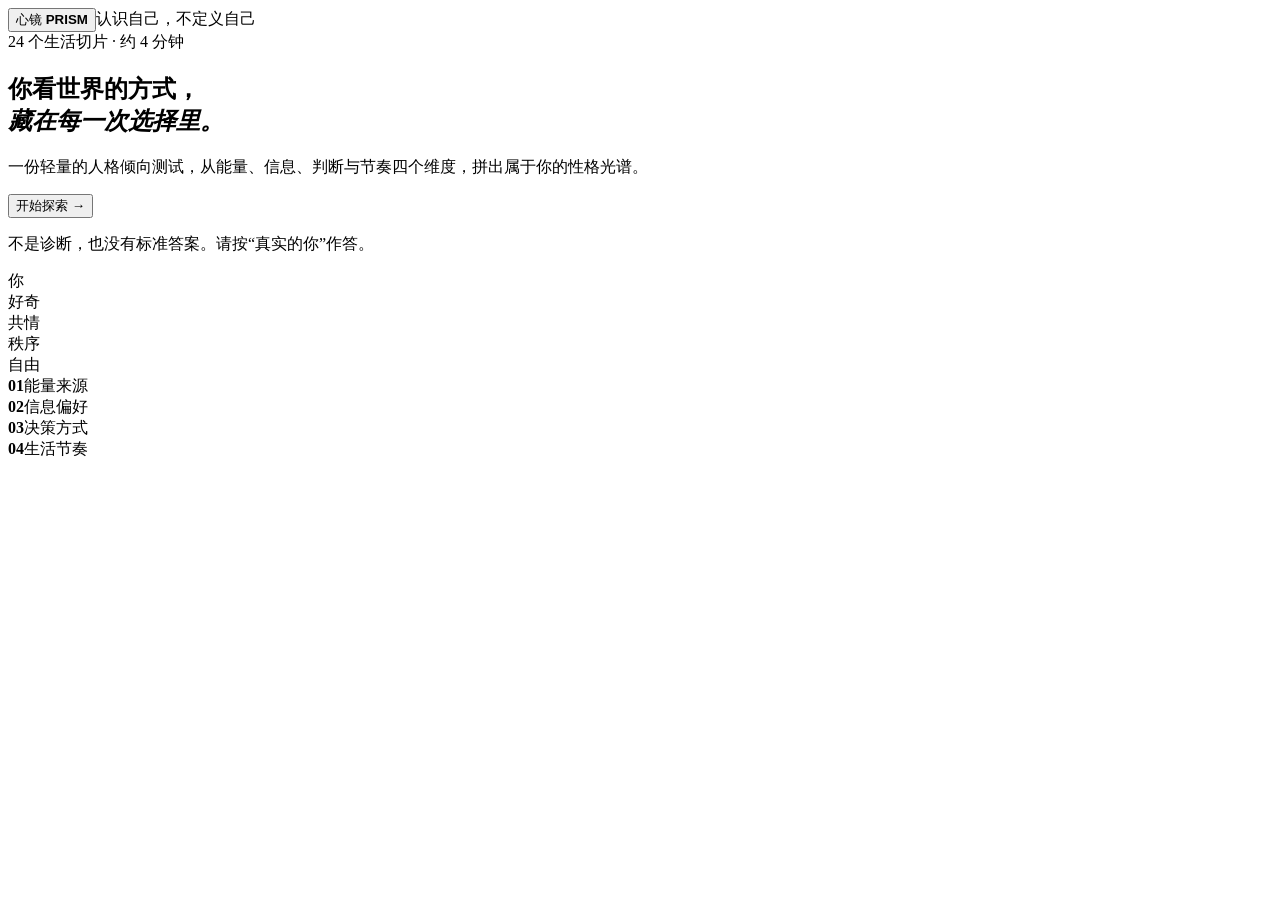
==== index.html @ 5014c624 "Publish 心镜 PRISM" ====
<!DOCTYPE html><html lang="zh-CN"><head><meta charSet="utf-8"/><meta name="viewport" content="width=device-width, initial-scale=1"/><link rel="stylesheet" href="/_next/static/chunks/17gj070h65e85.css" data-precedence="next"/><link rel="preload" as="script" fetchPriority="low" href="/_next/static/chunks/10mluhc84.1ee.js"/><script src="/_next/static/chunks/0pbz.j~ornctw.js" async=""></script><script src="/_next/static/chunks/0c_u0uom0kk-9.js" async=""></script><script src="/_next/static/chunks/turbopack-0-2-jyq65k6gh.js" async=""></script><script src="/_next/static/chunks/0b-.ij0mqhtov.js" async=""></script><script src="/_next/static/chunks/17f2ht9wo-phb.js" async=""></script><script src="/_next/static/chunks/07-rzepkaubl~.js" async=""></script><title>心镜 PRISM｜发现你的性格光谱</title><meta name="description" content="用 24 个生活切片，从四个维度探索你的性格倾向。"/><meta property="og:title" content="心镜 PRISM｜发现你的性格光谱"/><meta property="og:description" content="用 24 个生活切片，从四个维度探索你的性格倾向。"/><meta property="og:image" content="https://lydiaa-rgb.github.io/og.png"/><meta name="twitter:card" content="summary_large_image"/><meta name="twitter:title" content="心镜 PRISM｜发现你的性格光谱"/><meta name="twitter:description" content="用 24 个生活切片，从四个维度探索你的性格倾向。"/><meta name="twitter:image" content="https://lydiaa-rgb.github.io/og.png"/><script src="/_next/static/chunks/03~yq9q893hmn.js" noModule=""></script></head><body><div hidden=""><!--$--><!--/$--></div><main class="site-shell stage-intro"><div class="grain" aria-hidden="true"></div><header class="nav"><button class="brand" aria-label="返回首页"><span class="brand-mark"><i></i><i></i><i></i></span><span>心镜 <b>PRISM</b></span></button><span class="nav-note">认识自己，不定义自己</span></header><section class="intro page-enter"><div class="hero-copy"><div class="eyebrow"><span></span> 24 个生活切片 · 约 4 分钟</div><h1>你看世界的方式，<br/><em>藏在每一次选择里。</em></h1><p class="lede">一份轻量的人格倾向测试，从能量、信息、判断与节奏四个维度，拼出属于你的性格光谱。</p><button class="primary">开始探索 <span>→</span></button><p class="fineprint">不是诊断，也没有标准答案。请按“真实的你”作答。</p></div><div class="prism-art" aria-hidden="true"><div class="orbit orbit-one"></div><div class="orbit orbit-two"></div><div class="prism-core"><span>你</span></div><div class="trait t1">好奇</div><div class="trait t2">共情</div><div class="trait t3">秩序</div><div class="trait t4">自由</div></div><div class="dimension-strip"><div><b>0<!-- -->1</b><span>能量来源</span></div><div><b>0<!-- -->2</b><span>信息偏好</span></div><div><b>0<!-- -->3</b><span>决策方式</span></div><div><b>0<!-- -->4</b><span>生活节奏</span></div></div></section></main><!--$--><!--/$--><script src="/_next/static/chunks/10mluhc84.1ee.js" id="_R_" async=""></script><script>(self.__next_f=self.__next_f||[]).push([0])</script><script>self.__next_f.push([1,"1:\"$Sreact.fragment\"\n2:I[11968,[\"/_next/static/chunks/0b-.ij0mqhtov.js\",\"/_next/static/chunks/17f2ht9wo-phb.js\"],\"default\"]\n3:I[87804,[\"/_next/static/chunks/0b-.ij0mqhtov.js\",\"/_next/static/chunks/17f2ht9wo-phb.js\"],\"default\"]\n4:I[7934,[\"/_next/static/chunks/0b-.ij0mqhtov.js\",\"/_next/static/chunks/17f2ht9wo-phb.js\"],\"ClientPageRoot\"]\n5:I[31713,[\"/_next/static/chunks/0b-.ij0mqhtov.js\",\"/_next/static/chunks/17f2ht9wo-phb.js\",\"/_next/static/chunks/07-rzepkaubl~.js\"],\"default\"]\n8:I[77916,[\"/_next/static/chunks/0b-.ij0mqhtov.js\",\"/_next/static/chunks/17f2ht9wo-phb.js\"],\"OutletBoundary\"]\n9:\"$Sreact.suspense\"\nb:I[77916,[\"/_next/static/chunks/0b-.ij0mqhtov.js\",\"/_next/static/chunks/17f2ht9wo-phb.js\"],\"ViewportBoundary\"]\nd:I[77916,[\"/_next/static/chunks/0b-.ij0mqhtov.js\",\"/_next/static/chunks/17f2ht9wo-phb.js\"],\"MetadataBoundary\"]\nf:I[21480,[\"/_next/static/chunks/0b-.ij0mqhtov.js\",\"/_next/static/chunks/17f2ht9wo-phb.js\"],\"default\",1]\n:HL[\"/_next/static/chunks/17gj070h65e85.css\",\"style\"]\n"])</script><script>self.__next_f.push([1,"0:{\"P\":null,\"c\":[\"\",\"\"],\"q\":\"\",\"i\":false,\"f\":[[[\"\",{\"children\":[\"__PAGE__\",{}]},\"$undefined\",\"$undefined\",16],[[\"$\",\"$1\",\"c\",{\"children\":[[[\"$\",\"link\",\"0\",{\"rel\":\"stylesheet\",\"href\":\"/_next/static/chunks/17gj070h65e85.css\",\"precedence\":\"next\",\"crossOrigin\":\"$undefined\",\"nonce\":\"$undefined\"}],[\"$\",\"script\",\"script-0\",{\"src\":\"/_next/static/chunks/0b-.ij0mqhtov.js\",\"async\":true,\"nonce\":\"$undefined\"}],[\"$\",\"script\",\"script-1\",{\"src\":\"/_next/static/chunks/17f2ht9wo-phb.js\",\"async\":true,\"nonce\":\"$undefined\"}]],[\"$\",\"html\",null,{\"lang\":\"zh-CN\",\"children\":[\"$\",\"body\",null,{\"children\":[\"$\",\"$L2\",null,{\"parallelRouterKey\":\"children\",\"error\":\"$undefined\",\"errorStyles\":\"$undefined\",\"errorScripts\":\"$undefined\",\"template\":[\"$\",\"$L3\",null,{}],\"templateStyles\":\"$undefined\",\"templateScripts\":\"$undefined\",\"notFound\":[[[\"$\",\"title\",null,{\"children\":\"404: This page could not be found.\"}],[\"$\",\"div\",null,{\"style\":{\"fontFamily\":\"system-ui,\\\"Segoe UI\\\",Roboto,Helvetica,Arial,sans-serif,\\\"Apple Color Emoji\\\",\\\"Segoe UI Emoji\\\"\",\"height\":\"100vh\",\"textAlign\":\"center\",\"display\":\"flex\",\"flexDirection\":\"column\",\"alignItems\":\"center\",\"justifyContent\":\"center\"},\"children\":[\"$\",\"div\",null,{\"children\":[[\"$\",\"style\",null,{\"dangerouslySetInnerHTML\":{\"__html\":\"body{color:#000;background:#fff;margin:0}.next-error-h1{border-right:1px solid rgba(0,0,0,.3)}@media (prefers-color-scheme:dark){body{color:#fff;background:#000}.next-error-h1{border-right:1px solid rgba(255,255,255,.3)}}\"}}],[\"$\",\"h1\",null,{\"className\":\"next-error-h1\",\"style\":{\"display\":\"inline-block\",\"margin\":\"0 20px 0 0\",\"padding\":\"0 23px 0 0\",\"fontSize\":24,\"fontWeight\":500,\"verticalAlign\":\"top\",\"lineHeight\":\"49px\"},\"children\":404}],[\"$\",\"div\",null,{\"style\":{\"display\":\"inline-block\"},\"children\":[\"$\",\"h2\",null,{\"style\":{\"fontSize\":14,\"fontWeight\":400,\"lineHeight\":\"49px\",\"margin\":0},\"children\":\"This page could not be found.\"}]}]]}]}]],[]],\"forbidden\":\"$undefined\",\"unauthorized\":\"$undefined\"}]}]}]]}],{\"children\":[[\"$\",\"$1\",\"c\",{\"children\":[[\"$\",\"$L4\",null,{\"Component\":\"$5\",\"serverProvidedParams\":{\"searchParams\":{},\"params\":{},\"promises\":[\"$@6\",\"$@7\"]}}],[[\"$\",\"script\",\"script-0\",{\"src\":\"/_next/static/chunks/07-rzepkaubl~.js\",\"async\":true,\"nonce\":\"$undefined\"}]],[\"$\",\"$L8\",null,{\"children\":[\"$\",\"$9\",null,{\"name\":\"Next.MetadataOutlet\",\"children\":\"$@a\"}]}]]}],{},null,false,null]},null,false,null],[\"$\",\"$1\",\"h\",{\"children\":[null,[\"$\",\"$Lb\",null,{\"children\":\"$Lc\"}],[\"$\",\"div\",null,{\"hidden\":true,\"children\":[\"$\",\"$Ld\",null,{\"children\":[\"$\",\"$9\",null,{\"name\":\"Next.Metadata\",\"children\":\"$Le\"}]}]}],null]}],false]],\"m\":\"$undefined\",\"G\":[\"$f\",[[\"$\",\"link\",\"0\",{\"rel\":\"stylesheet\",\"href\":\"/_next/static/chunks/17gj070h65e85.css\",\"precedence\":\"next\",\"crossOrigin\":\"$undefined\",\"nonce\":\"$undefined\"}]]],\"S\":true,\"h\":null,\"s\":\"$undefined\",\"l\":\"$undefined\",\"p\":\"$undefined\",\"d\":\"$undefined\",\"b\":\"W7q9yDyIoqavhKiBSyY7f\"}\n"])</script><script>self.__next_f.push([1,"6:{}\n7:\"$0:f:0:1:1:children:0:props:children:0:props:serverProvidedParams:params\"\n"])</script><script>self.__next_f.push([1,"c:[[\"$\",\"meta\",\"0\",{\"charSet\":\"utf-8\"}],[\"$\",\"meta\",\"1\",{\"name\":\"viewport\",\"content\":\"width=device-width, initial-scale=1\"}]]\n"])</script><script>self.__next_f.push([1,"a:null\ne:[[\"$\",\"title\",\"0\",{\"children\":\"心镜 PRISM｜发现你的性格光谱\"}],[\"$\",\"meta\",\"1\",{\"name\":\"description\",\"content\":\"用 24 个生活切片，从四个维度探索你的性格倾向。\"}],[\"$\",\"meta\",\"2\",{\"property\":\"og:title\",\"content\":\"心镜 PRISM｜发现你的性格光谱\"}],[\"$\",\"meta\",\"3\",{\"property\":\"og:description\",\"content\":\"用 24 个生活切片，从四个维度探索你的性格倾向。\"}],[\"$\",\"meta\",\"4\",{\"property\":\"og:image\",\"content\":\"https://lydiaa-rgb.github.io/og.png\"}],[\"$\",\"meta\",\"5\",{\"name\":\"twitter:card\",\"content\":\"summary_large_image\"}],[\"$\",\"meta\",\"6\",{\"name\":\"twitter:title\",\"content\":\"心镜 PRISM｜发现你的性格光谱\"}],[\"$\",\"meta\",\"7\",{\"name\":\"twitter:description\",\"content\":\"用 24 个生活切片，从四个维度探索你的性格倾向。\"}],[\"$\",\"meta\",\"8\",{\"name\":\"twitter:image\",\"content\":\"https://lydiaa-rgb.github.io/og.png\"}]]\n"])</script></body></html>
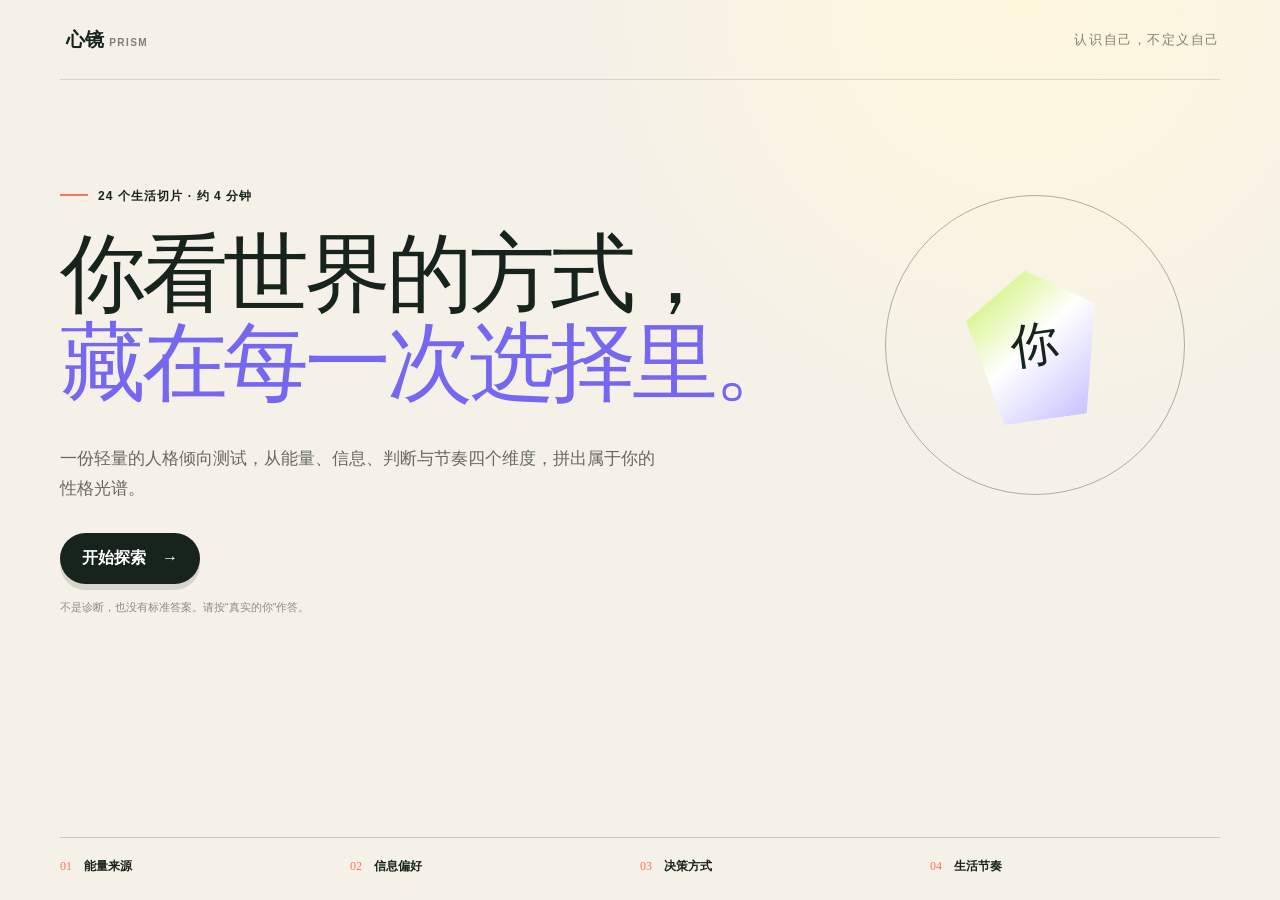
==== commit cd187b0a: "Publish standalone 心镜 PRISM test" ====
--- a/index.html
+++ b/index.html
@@ -1 +1,17 @@
-<!DOCTYPE html><html lang="zh-CN"><head><meta charSet="utf-8"/><meta name="viewport" content="width=device-width, initial-scale=1"/><link rel="stylesheet" href="/_next/static/chunks/17gj070h65e85.css" data-precedence="next"/><link rel="preload" as="script" fetchPriority="low" href="/_next/static/chunks/10mluhc84.1ee.js"/><script src="/_next/static/chunks/0pbz.j~ornctw.js" async=""></script><script src="/_next/static/chunks/0c_u0uom0kk-9.js" async=""></script><script src="/_next/static/chunks/turbopack-0-2-jyq65k6gh.js" async=""></script><script src="/_next/static/chunks/0b-.ij0mqhtov.js" async=""></script><script src="/_next/static/chunks/17f2ht9wo-phb.js" async=""></script><script src="/_next/static/chunks/07-rzepkaubl~.js" async=""></script><title>心镜 PRISM｜发现你的性格光谱</title><meta name="description" content="用 24 个生活切片，从四个维度探索你的性格倾向。"/><meta property="og:title" content="心镜 PRISM｜发现你的性格光谱"/><meta property="og:description" content="用 24 个生活切片，从四个维度探索你的性格倾向。"/><meta property="og:image" content="https://lydiaa-rgb.github.io/og.png"/><meta name="twitter:card" content="summary_large_image"/><meta name="twitter:title" content="心镜 PRISM｜发现你的性格光谱"/><meta name="twitter:description" content="用 24 个生活切片，从四个维度探索你的性格倾向。"/><meta name="twitter:image" content="https://lydiaa-rgb.github.io/og.png"/><script src="/_next/static/chunks/03~yq9q893hmn.js" noModule=""></script></head><body><div hidden=""><!--$--><!--/$--></div><main class="site-shell stage-intro"><div class="grain" aria-hidden="true"></div><header class="nav"><button class="brand" aria-label="返回首页"><span class="brand-mark"><i></i><i></i><i></i></span><span>心镜 <b>PRISM</b></span></button><span class="nav-note">认识自己，不定义自己</span></header><section class="intro page-enter"><div class="hero-copy"><div class="eyebrow"><span></span> 24 个生活切片 · 约 4 分钟</div><h1>你看世界的方式，<br/><em>藏在每一次选择里。</em></h1><p class="lede">一份轻量的人格倾向测试，从能量、信息、判断与节奏四个维度，拼出属于你的性格光谱。</p><button class="primary">开始探索 <span>→</span></button><p class="fineprint">不是诊断，也没有标准答案。请按“真实的你”作答。</p></div><div class="prism-art" aria-hidden="true"><div class="orbit orbit-one"></div><div class="orbit orbit-two"></div><div class="prism-core"><span>你</span></div><div class="trait t1">好奇</div><div class="trait t2">共情</div><div class="trait t3">秩序</div><div class="trait t4">自由</div></div><div class="dimension-strip"><div><b>0<!-- -->1</b><span>能量来源</span></div><div><b>0<!-- -->2</b><span>信息偏好</span></div><div><b>0<!-- -->3</b><span>决策方式</span></div><div><b>0<!-- -->4</b><span>生活节奏</span></div></div></section></main><!--$--><!--/$--><script src="/_next/static/chunks/10mluhc84.1ee.js" id="_R_" async=""></script><script>(self.__next_f=self.__next_f||[]).push([0])</script><script>self.__next_f.push([1,"1:\"$Sreact.fragment\"\n2:I[11968,[\"/_next/static/chunks/0b-.ij0mqhtov.js\",\"/_next/static/chunks/17f2ht9wo-phb.js\"],\"default\"]\n3:I[87804,[\"/_next/static/chunks/0b-.ij0mqhtov.js\",\"/_next/static/chunks/17f2ht9wo-phb.js\"],\"default\"]\n4:I[7934,[\"/_next/static/chunks/0b-.ij0mqhtov.js\",\"/_next/static/chunks/17f2ht9wo-phb.js\"],\"ClientPageRoot\"]\n5:I[31713,[\"/_next/static/chunks/0b-.ij0mqhtov.js\",\"/_next/static/chunks/17f2ht9wo-phb.js\",\"/_next/static/chunks/07-rzepkaubl~.js\"],\"default\"]\n8:I[77916,[\"/_next/static/chunks/0b-.ij0mqhtov.js\",\"/_next/static/chunks/17f2ht9wo-phb.js\"],\"OutletBoundary\"]\n9:\"$Sreact.suspense\"\nb:I[77916,[\"/_next/static/chunks/0b-.ij0mqhtov.js\",\"/_next/static/chunks/17f2ht9wo-phb.js\"],\"ViewportBoundary\"]\nd:I[77916,[\"/_next/static/chunks/0b-.ij0mqhtov.js\",\"/_next/static/chunks/17f2ht9wo-phb.js\"],\"MetadataBoundary\"]\nf:I[21480,[\"/_next/static/chunks/0b-.ij0mqhtov.js\",\"/_next/static/chunks/17f2ht9wo-phb.js\"],\"default\",1]\n:HL[\"/_next/static/chunks/17gj070h65e85.css\",\"style\"]\n"])</script><script>self.__next_f.push([1,"0:{\"P\":null,\"c\":[\"\",\"\"],\"q\":\"\",\"i\":false,\"f\":[[[\"\",{\"children\":[\"__PAGE__\",{}]},\"$undefined\",\"$undefined\",16],[[\"$\",\"$1\",\"c\",{\"children\":[[[\"$\",\"link\",\"0\",{\"rel\":\"stylesheet\",\"href\":\"/_next/static/chunks/17gj070h65e85.css\",\"precedence\":\"next\",\"crossOrigin\":\"$undefined\",\"nonce\":\"$undefined\"}],[\"$\",\"script\",\"script-0\",{\"src\":\"/_next/static/chunks/0b-.ij0mqhtov.js\",\"async\":true,\"nonce\":\"$undefined\"}],[\"$\",\"script\",\"script-1\",{\"src\":\"/_next/static/chunks/17f2ht9wo-phb.js\",\"async\":true,\"nonce\":\"$undefined\"}]],[\"$\",\"html\",null,{\"lang\":\"zh-CN\",\"children\":[\"$\",\"body\",null,{\"children\":[\"$\",\"$L2\",null,{\"parallelRouterKey\":\"children\",\"error\":\"$undefined\",\"errorStyles\":\"$undefined\",\"errorScripts\":\"$undefined\",\"template\":[\"$\",\"$L3\",null,{}],\"templateStyles\":\"$undefined\",\"templateScripts\":\"$undefined\",\"notFound\":[[[\"$\",\"title\",null,{\"children\":\"404: This page could not be found.\"}],[\"$\",\"div\",null,{\"style\":{\"fontFamily\":\"system-ui,\\\"Segoe UI\\\",Roboto,Helvetica,Arial,sans-serif,\\\"Apple Color Emoji\\\",\\\"Segoe UI Emoji\\\"\",\"height\":\"100vh\",\"textAlign\":\"center\",\"display\":\"flex\",\"flexDirection\":\"column\",\"alignItems\":\"center\",\"justifyContent\":\"center\"},\"children\":[\"$\",\"div\",null,{\"children\":[[\"$\",\"style\",null,{\"dangerouslySetInnerHTML\":{\"__html\":\"body{color:#000;background:#fff;margin:0}.next-error-h1{border-right:1px solid rgba(0,0,0,.3)}@media (prefers-color-scheme:dark){body{color:#fff;background:#000}.next-error-h1{border-right:1px solid rgba(255,255,255,.3)}}\"}}],[\"$\",\"h1\",null,{\"className\":\"next-error-h1\",\"style\":{\"display\":\"inline-block\",\"margin\":\"0 20px 0 0\",\"padding\":\"0 23px 0 0\",\"fontSize\":24,\"fontWeight\":500,\"verticalAlign\":\"top\",\"lineHeight\":\"49px\"},\"children\":404}],[\"$\",\"div\",null,{\"style\":{\"display\":\"inline-block\"},\"children\":[\"$\",\"h2\",null,{\"style\":{\"fontSize\":14,\"fontWeight\":400,\"lineHeight\":\"49px\",\"margin\":0},\"children\":\"This page could not be found.\"}]}]]}]}]],[]],\"forbidden\":\"$undefined\",\"unauthorized\":\"$undefined\"}]}]}]]}],{\"children\":[[\"$\",\"$1\",\"c\",{\"children\":[[\"$\",\"$L4\",null,{\"Component\":\"$5\",\"serverProvidedParams\":{\"searchParams\":{},\"params\":{},\"promises\":[\"$@6\",\"$@7\"]}}],[[\"$\",\"script\",\"script-0\",{\"src\":\"/_next/static/chunks/07-rzepkaubl~.js\",\"async\":true,\"nonce\":\"$undefined\"}]],[\"$\",\"$L8\",null,{\"children\":[\"$\",\"$9\",null,{\"name\":\"Next.MetadataOutlet\",\"children\":\"$@a\"}]}]]}],{},null,false,null]},null,false,null],[\"$\",\"$1\",\"h\",{\"children\":[null,[\"$\",\"$Lb\",null,{\"children\":\"$Lc\"}],[\"$\",\"div\",null,{\"hidden\":true,\"children\":[\"$\",\"$Ld\",null,{\"children\":[\"$\",\"$9\",null,{\"name\":\"Next.Metadata\",\"children\":\"$Le\"}]}]}],null]}],false]],\"m\":\"$undefined\",\"G\":[\"$f\",[[\"$\",\"link\",\"0\",{\"rel\":\"stylesheet\",\"href\":\"/_next/static/chunks/17gj070h65e85.css\",\"precedence\":\"next\",\"crossOrigin\":\"$undefined\",\"nonce\":\"$undefined\"}]]],\"S\":true,\"h\":null,\"s\":\"$undefined\",\"l\":\"$undefined\",\"p\":\"$undefined\",\"d\":\"$undefined\",\"b\":\"W7q9yDyIoqavhKiBSyY7f\"}\n"])</script><script>self.__next_f.push([1,"6:{}\n7:\"$0:f:0:1:1:children:0:props:children:0:props:serverProvidedParams:params\"\n"])</script><script>self.__next_f.push([1,"c:[[\"$\",\"meta\",\"0\",{\"charSet\":\"utf-8\"}],[\"$\",\"meta\",\"1\",{\"name\":\"viewport\",\"content\":\"width=device-width, initial-scale=1\"}]]\n"])</script><script>self.__next_f.push([1,"a:null\ne:[[\"$\",\"title\",\"0\",{\"children\":\"心镜 PRISM｜发现你的性格光谱\"}],[\"$\",\"meta\",\"1\",{\"name\":\"description\",\"content\":\"用 24 个生活切片，从四个维度探索你的性格倾向。\"}],[\"$\",\"meta\",\"2\",{\"property\":\"og:title\",\"content\":\"心镜 PRISM｜发现你的性格光谱\"}],[\"$\",\"meta\",\"3\",{\"property\":\"og:description\",\"content\":\"用 24 个生活切片，从四个维度探索你的性格倾向。\"}],[\"$\",\"meta\",\"4\",{\"property\":\"og:image\",\"content\":\"https://lydiaa-rgb.github.io/og.png\"}],[\"$\",\"meta\",\"5\",{\"name\":\"twitter:card\",\"content\":\"summary_large_image\"}],[\"$\",\"meta\",\"6\",{\"name\":\"twitter:title\",\"content\":\"心镜 PRISM｜发现你的性格光谱\"}],[\"$\",\"meta\",\"7\",{\"name\":\"twitter:description\",\"content\":\"用 24 个生活切片，从四个维度探索你的性格倾向。\"}],[\"$\",\"meta\",\"8\",{\"name\":\"twitter:image\",\"content\":\"https://lydiaa-rgb.github.io/og.png\"}]]\n"])</script></body></html>+<!doctype html>
+<html lang="zh-CN"><head><meta charset="utf-8"><meta name="viewport" content="width=device-width,initial-scale=1">
+<title>心镜 PRISM｜发现你的性格光谱</title><meta name="description" content="用24个生活切片，从四个维度探索你的性格倾向。">
+<meta property="og:title" content="心镜 PRISM｜发现你的性格光谱"><meta property="og:description" content="认识自己，不定义自己"><meta property="og:image" content="https://lydiaa-rgb.github.io/og.png">
+<style>
+:root{--ink:#17231d;--paper:#f5f1e8;--lime:#c7f05b;--coral:#ff735c;--violet:#7667f1}*{box-sizing:border-box}body{margin:0;background:var(--paper);color:var(--ink);font-family:Arial,"PingFang SC","Microsoft YaHei",sans-serif}button{font:inherit;color:inherit}.shell{min-height:100vh;overflow:hidden;background:radial-gradient(circle at 80% 0,#fff7dc 0,transparent 32%),var(--paper)}.nav{height:80px;width:min(1160px,calc(100% - 40px));margin:auto;border-bottom:1px solid #17231d25;display:flex;align-items:center;justify-content:space-between}.brand{border:0;background:none;font-weight:900;font-size:19px;cursor:pointer}.brand small{font-size:10px;letter-spacing:.14em;opacity:.55}.note{font-family:serif;font-size:13px;letter-spacing:.12em;opacity:.55}.screen{display:none;width:min(1160px,calc(100% - 40px));margin:auto;min-height:calc(100vh - 80px)}.screen.active{display:block;animation:fade .35s ease}.hero{position:relative;padding:12vh 0 110px}.hero h1{font-family:Georgia,"Songti SC",serif;font-size:clamp(48px,7vw,86px);line-height:1.04;letter-spacing:-.05em;font-weight:500;margin:0;max-width:850px}.hero h1 em{color:var(--violet);font-style:normal}.eyebrow{font-size:12px;font-weight:700;letter-spacing:.09em;margin-bottom:25px}.eyebrow:before{content:"";display:inline-block;width:28px;height:2px;background:var(--coral);margin:0 10px 4px 0}.lede{font-size:17px;line-height:1.8;opacity:.65;max-width:610px;margin:35px 0 28px}.primary{border:0;border-radius:999px;background:var(--ink);color:#fff;padding:15px 22px;font-weight:700;cursor:pointer;box-shadow:0 6px 0 #17231d22}.fine{font-size:11px;opacity:.48;margin-top:16px}.orb{position:absolute;right:3%;top:14%;width:300px;height:300px;border:1px solid #17231d55;border-radius:50%;display:grid;place-items:center}.orb:before{content:"你";width:130px;height:150px;clip-path:polygon(50% 0,100% 28%,82% 100%,18% 100%,0 28%);background:linear-gradient(145deg,var(--lime),#fff 48%,#c1baff);display:grid;place-items:center;font:48px Georgia;transform:rotate(-8deg);box-shadow:15px 20px 30px #332a781c}.dims{position:absolute;left:0;right:0;bottom:25px;border-top:1px solid #17231d30;padding-top:20px;display:grid;grid-template-columns:repeat(4,1fr)}.dims span{font-size:12px;font-weight:700}.dims b{color:var(--coral);font:12px Georgia;margin-right:12px}.quiz{padding:35px 0 45px;display:none!important;flex-direction:column}.quiz.active{display:flex!important}.top{display:grid;grid-template-columns:100px 1fr 70px;align-items:center;gap:24px}.leave,.back{border:0;background:none;font-size:12px;opacity:.55;cursor:pointer}.prog{height:5px;background:#17231d1a;border-radius:9px;overflow:hidden}.prog i{display:block;height:100%;background:var(--violet);transition:.25s}.count{text-align:right;font:13px Georgia;opacity:.55}.qbox{text-align:center;margin:auto;width:min(930px,100%)}.qbox small{color:var(--coral);font-size:11px;letter-spacing:.12em;font-weight:700}.qbox h2{font:500 clamp(29px,4vw,48px)/1.4 Georgia,"Songti SC",serif;margin:26px auto 46px}.scale{display:flex;justify-content:center;align-items:flex-start;gap:clamp(4px,2.5vw,28px)}.scale button{width:72px;border:0;background:none;cursor:pointer}.scale button b{margin:auto;width:52px;height:52px;border:1px solid #17231d55;border-radius:50%;display:grid;place-items:center;background:#ffffff66}.scale button:first-child b,.scale button:last-child b{width:65px;height:65px}.scale button:hover b,.scale button.sel b{background:var(--lime);box-shadow:4px 4px 0 var(--ink)}.scale button span{display:block;font-size:9px;opacity:.5;margin-top:12px}.navrow{display:flex;justify-content:space-between;align-items:center}.dots{font-size:11px;letter-spacing:5px;opacity:.35}.result{padding:45px 0}.resultTop{display:grid;grid-template-columns:1.2fr .8fr;align-items:center;border-bottom:1px solid #17231d25;padding-bottom:40px}.type small{color:var(--accent);font-weight:700;letter-spacing:.16em}.type strong{display:block;font:clamp(76px,11vw,132px)/.95 Georgia;letter-spacing:-.05em}.type h1{font:500 34px Georgia,"Songti SC",serif;margin:8px 0}.type p{opacity:.6}.badge{width:220px;height:220px;margin:auto;border:1px solid var(--ink);border-radius:50%;background:var(--accent);display:grid;place-items:center;color:#fff;font:28px Georgia;box-shadow:14px 14px 0 var(--lime);transform:rotate(4deg)}.resultGrid{display:grid;grid-template-columns:1.2fr .8fr;gap:60px;padding:45px 0}.sectionTitle{font:500 22px Georgia,"Songti SC",serif;margin-bottom:28px}.axis{margin-bottom:22px}.axisLabel,.percent{display:flex;justify-content:space-between;font-size:12px}.axisTrack{height:8px;background:linear-gradient(90deg,var(--accent),#17231d20);border-radius:8px;position:relative;margin-top:10px}.axisTrack i{position:absolute;top:50%;width:17px;height:17px;border-radius:50%;background:var(--ink);border:4px solid var(--paper);transform:translate(-50%,-50%)}.percent{font:10px Georgia;opacity:.5;margin-top:5px}.insight{border-left:1px solid #17231d22;padding-left:42px}.insight blockquote{font:25px/1.5 Georgia,"Songti SC",serif;margin:0 0 18px}.insight p{font-size:13px;line-height:1.8;opacity:.6}.actions{display:flex;gap:12px;margin-top:28px}.secondary{border:1px solid var(--ink);background:none;border-radius:999px;padding:14px 18px;font-weight:700;cursor:pointer}.disclaimer{text-align:center;font-size:10px;opacity:.4}@keyframes fade{from{opacity:0}to{opacity:1}}
+@media(max-width:760px){.nav{height:68px}.note{display:none}.screen{min-height:calc(100vh - 68px)}.hero{padding-top:65px}.hero h1{font-size:47px}.orb{position:relative;right:auto;top:auto;width:240px;height:240px;margin:45px auto 85px}.dims{grid-template-columns:1fr 1fr;gap:15px}.top{grid-template-columns:70px 1fr 50px;gap:8px}.qbox h2{font-size:29px}.scale{gap:0}.scale button{width:calc((100vw - 40px)/7)}.scale button b,.scale button:first-child b,.scale button:last-child b{width:39px;height:39px}.scale button span{display:none}.resultTop,.resultGrid{grid-template-columns:1fr;gap:35px}.badge{width:170px;height:170px}.insight{border-left:0;border-top:1px solid #17231d22;padding:30px 0 0}.type strong{font-size:78px}}
+</style></head><body><main class="shell"><header class="nav"><button class="brand" onclick="show('intro')">心镜 <small>PRISM</small></button><span class="note">认识自己，不定义自己</span></header>
+<section id="intro" class="screen hero active"><div class="eyebrow">24 个生活切片 · 约 4 分钟</div><h1>你看世界的方式，<br><em>藏在每一次选择里。</em></h1><p class="lede">一份轻量的人格倾向测试，从能量、信息、判断与节奏四个维度，拼出属于你的性格光谱。</p><button class="primary" onclick="start()">开始探索　→</button><p class="fine">不是诊断，也没有标准答案。请按“真实的你”作答。</p><div class="orb"></div><div class="dims"><span><b>01</b>能量来源</span><span><b>02</b>信息偏好</span><span><b>03</b>决策方式</span><span><b>04</b>生活节奏</span></div></section>
+<section id="quiz" class="screen quiz"><div class="top"><button class="leave" onclick="show('intro')">← 暂时离开</button><div class="prog"><i id="bar"></i></div><span id="count" class="count"></span></div><div class="qbox"><small>凭第一感觉回答</small><h2 id="question"></h2><div id="scale" class="scale"></div></div><div class="navrow"><button id="back" class="back" onclick="prev()">← 上一题</button><span id="dots" class="dots"></span></div></section>
+<section id="result" class="screen result"><div id="resultTop" class="resultTop"><div class="type"><small>你的心镜人格</small><strong id="code"></strong><h1 id="name"></h1><p id="tag"></p></div><div id="badge" class="badge"></div></div><div class="resultGrid"><div><h2 class="sectionTitle">01　你的性格光谱</h2><div id="axes"></div></div><aside class="insight"><h2 class="sectionTitle">02　给你的提醒</h2><blockquote>“人格不是一个盒子，而是一张此刻的地图。”</blockquote><p>你的结果反映的是倾向，不是能力上限。情境、经验和成长都会让光谱移动。</p><div class="actions"><button class="primary" onclick="copyResult()">复制结果</button><button class="secondary" onclick="restart()">重新测试</button></div></aside></div><p class="disclaimer">本测试仅用于娱乐与自我探索，不构成心理评估、医疗建议或专业诊断。</p></section></main>
+<script>
+const Q=[['参加一场陌生人的聚会后，我通常比出发前更有精神。','EI',1],['比起想象未来的可能，我更信任已经发生的事实。','SN',1],['做重要决定时，我会先考虑它对人的感受有何影响。','FT',1],['一个清晰的日程表会让我感到安心，而不是受限。','JP',1],['连续社交几小时后，我需要独处才能恢复。','EI',-1],['我经常从零散线索中联想到还未发生的可能。','SN',-1],['即使真相令人不舒服，我也倾向于直说问题本身。','FT',-1],['旅行时，我喜欢保留足够空间临时改变计划。','JP',-1],['遇到新环境，我往往会主动开启第一段对话。','EI',1],['学习新事物时，具体示例比抽象理论更容易吸引我。','SN',1],['发生争执时，我更在意关系是否被修复。','FT',1],['我喜欢先完成任务，再放心享受空闲。','JP',1],['我的想法通常要在心里成形后，才愿意说出来。','EI',-1],['我容易被隐喻、象征和“如果……会怎样”打动。','SN',-1],['评价一个方案时，一致的原则比特殊处境更重要。','FT',-1],['截止日期临近时，我反而更容易进入最佳状态。','JP',-1],['我乐于把刚冒出的想法边说边整理。','EI',1],['我会留意环境中具体、微小、可验证的变化。','SN',1],['朋友向我倾诉时，我会先回应感受，再分析办法。','FT',1],['开始一天之前，我希望知道大致会发生什么。','JP',1],['比起认识很多人，我更珍惜少数深入的关系。','EI',-1],['重复成熟的方法，会让我错过发现新路径的机会。','SN',-1],['只要逻辑成立，我能暂时把个人好恶放在一边。','FT',-1],['我常同时推进几件事，再按当下状态切换。','JP',-1]];
+const TYPES={INTJ:['远境建筑师','把复杂世界重构成一张可行的蓝图。','#6d5dfc'],INTP:['概念潜航者','沿着问题下潜，直到看见结构本身。','#6d5dfc'],ENTJ:['航线指挥官','看见目标，也看见抵达目标的路径。','#ff6b4a'],ENTP:['可能性点火者','用一个新问题，撬动一整套旧答案。','#ff6b4a'],INFJ:['静默引路人','读懂未说出口的部分，并温柔地指向远方。','#2ca58d'],INFP:['内心造梦家','用真诚守住价值，也为世界保留诗意。','#2ca58d'],ENFJ:['共鸣召集者','让不同的人看见彼此，也看见共同方向。','#f0a43c'],ENFP:['灵感漫游者','追随好奇心，把热情传递给身边的人。','#f0a43c'],ISTJ:['秩序守望者','用可靠与细致，让承诺稳稳落地。','#4267d5'],ISFJ:['温柔照料者','记得每个细节，也珍惜每份托付。','#4267d5'],ESTJ:['现实推进者','把混乱整理成步骤，把决定变成进展。','#de5d83'],ESFJ:['关系织网者','让每个人被看见，让团体更有温度。','#de5d83'],ISTP:['冷静解题者','在真实世界里观察、拆解、精准行动。','#348aa7'],ISFP:['感官诗人','忠于当下的感受，以自己的方式表达美。','#348aa7'],ESTP:['现场破局者','越接近真实现场，越能找到漂亮解法。','#e07b39'],ESFP:['气氛发光体','把生命力带进每个此刻，也照亮身边的人。','#e07b39']};
+const AX={EI:['向外连接','向内聚焦','E','I'],SN:['现实实感','抽象远见','S','N'],FT:['关系共情','原则析理','F','T'],JP:['规划定序','弹性探索','J','P']};let idx=0,ans=Array(24).fill(0),last='';try{let s=JSON.parse(localStorage.prism||'null');if(s&&s.ans){ans=s.ans;idx=s.idx||0}}catch(e){}
+function show(id){document.querySelectorAll('.screen').forEach(x=>x.classList.remove('active'));document.getElementById(id).classList.add('active');scrollTo(0,0)}function start(){let i=ans.findIndex(x=>!x);idx=i<0?0:i;show('quiz');render()}function render(){question.textContent=Q[idx][0];count.textContent=String(idx+1).padStart(2,'0')+' / 24';bar.style.width=(ans.filter(Boolean).length/24*100)+'%';back.disabled=idx===0;dots.textContent='•'.repeat(idx)+'●'+'•'.repeat(23-idx);scale.innerHTML=['非常不同意','不同意','有点不同意','不确定','有点同意','同意','非常同意'].map((x,i)=>`<button class="${ans[idx]===i+1?'sel':''}" onclick="choose(${i+1})"><b>${i+1}</b><span>${x}</span></button>`).join('')}function choose(v){ans[idx]=v;localStorage.prism=JSON.stringify({ans,idx});setTimeout(()=>{if(idx===23)finish();else{idx++;render()}},130)}function prev(){if(idx>0){idx--;render()}}function score(){let t={EI:0,SN:0,FT:0,JP:0};Q.forEach((q,i)=>t[q[1]]+=((ans[i]||4)-4)*q[2]);let c=Object.keys(t).map(a=>t[a]>=0?AX[a][2]:AX[a][3]).join('');return[t,c]}function finish(){let [t,c]=score(),p=TYPES[c];last=`我的心镜人格是 ${c}「${p[0]}」——${p[1]}`;result.style.setProperty('--accent',p[2]);code.textContent=badge.textContent=c;name.textContent=p[0];tag.textContent=p[1];axes.innerHTML=Object.keys(t).map(a=>{let v=Math.round(50+t[a]/18*50),pos=Math.max(4,Math.min(96,100-v));return`<div class="axis"><div class="axisLabel"><b>${AX[a][0]}</b><b>${AX[a][1]}</b></div><div class="axisTrack"><i style="left:${pos}%"></i></div><div class="percent"><span>${v}%</span><span>${100-v}%</span></div></div>`}).join('');show('result')}function copyResult(){navigator.clipboard.writeText(last).then(()=>alert('结果已复制'))}function restart(){ans=Array(24).fill(0);idx=0;localStorage.removeItem('prism');show('intro')}
+</script></body></html>
